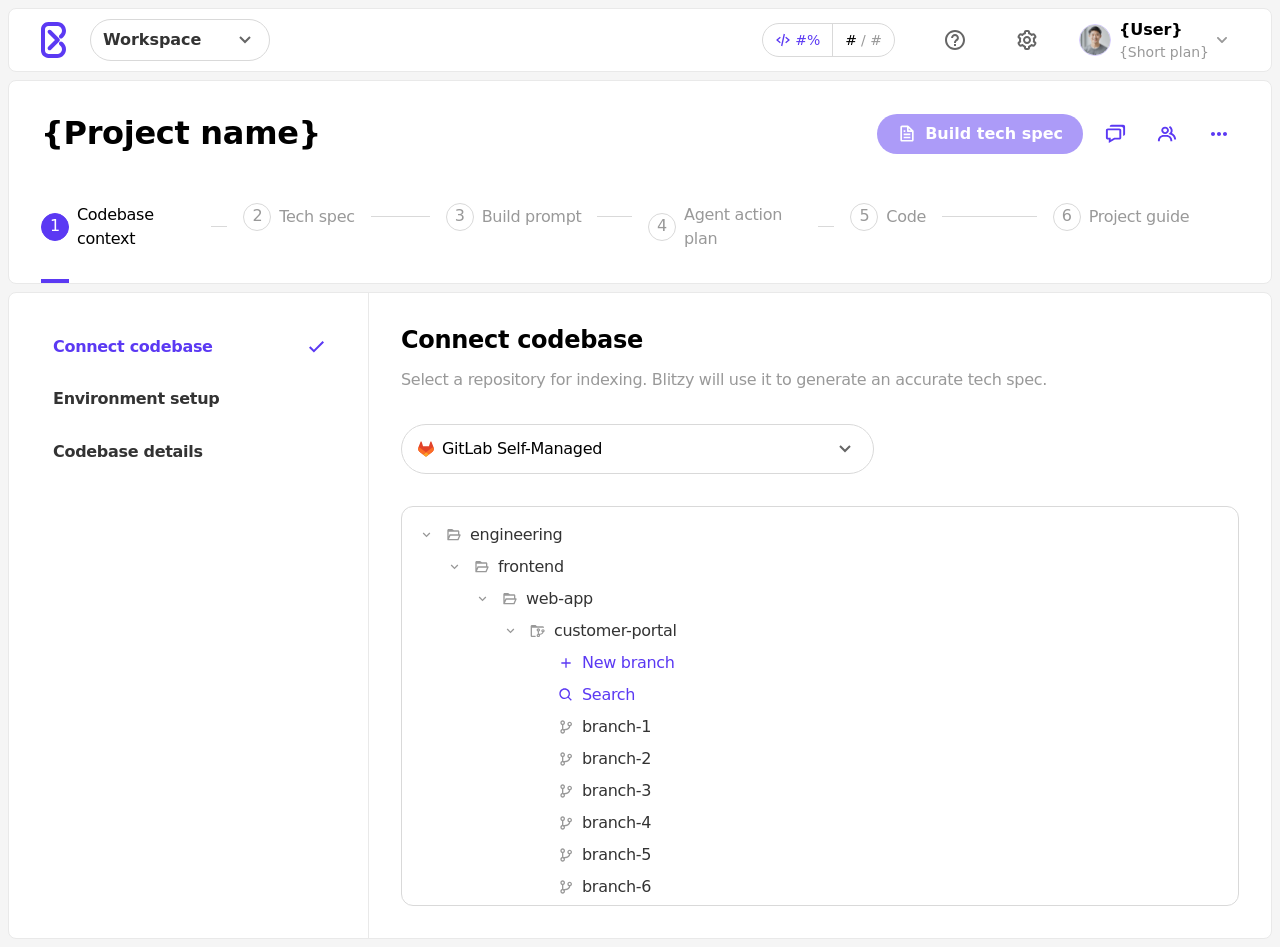
==== index.html @ 61d545d1 "feat(frontend): add Connect codebase wizard page shell (index.html) Implements the semantic page she" ====
<!DOCTYPE html>
<html lang="en">
<head>
  <meta charset="UTF-8">
  <meta name="viewport" content="width=device-width, initial-scale=1.0">
  <title>Connect codebase · Blitzy Platform 2.0</title>

  <!-- No-op favicon: the design defines no favicon asset, so this empty data URI
       suppresses the browser's automatic /favicon.ico request and keeps the
       console free of a spurious 404. Adds no visible UI. -->
  <link rel="icon" href="data:,">

  <!--
    Blitzy Platform 2.0 — "Branch pagination + search" (Requirements R1, R8).
    Semantic, framework-agnostic page shell for the "Connect codebase" wizard
    step. Structure + semantic class names + ARIA only — every visual value is
    token-driven and defined in the linked stylesheets (no inline styles).

    Load order is a strict contract:
      1. css/tokens.css  (design tokens) — MUST be first
      2. css/styles.css  (layout + component styles) — resolves the tokens
    Scripts load at end of <body> in dependency order: data.js ->
    branch-selector.js -> app.js.
  -->
  <link rel="stylesheet" href="css/tokens.css">
  <link rel="stylesheet" href="css/styles.css">
</head>
<body>

  <!-- ===================================================================
       App bar (Figma 48966:64340)
       Left cluster: Blitzy logo + Workspace select.
       Right cluster: usage pill + help + settings + account.
       =================================================================== -->
  <header class="app-bar">
    <div class="app-bar__group app-bar__group--left">
      <span class="app-bar__logo">
        <img src="assets/icons/blitzy-logo.svg" alt="Blitzy" width="25" height="36">
      </span>

      <!-- Workspace select (48966:64345): label + trailing chevron, no leading icon.
           app.js gives .select-control a benign open/close affordance. -->
      <button class="select-control" type="button" aria-haspopup="listbox" aria-expanded="false">
        <span class="select-control__label">Workspace</span>
        <span class="select-control__icon">
          <img src="assets/icons/chevron-down.svg" alt="" aria-hidden="true" width="24" height="24">
        </span>
      </button>
    </div>

    <div class="app-bar__group app-bar__group--right">
      <!-- Usage pill (48966:64349): the outer frame carries 20px horizontal
           padding (transparent); the bordered body holds the two segments —
           left </> + "#%" (accent); right "#" used + "/ #" total. -->
      <div class="usage-pill">
        <span class="usage-pill__body">
          <span class="usage-pill__segment usage-pill__segment--left">
            <img src="assets/icons/code-alt.svg" alt="" aria-hidden="true" width="16" height="16">
            <span>#%</span>
          </span>
          <span class="usage-pill__segment usage-pill__segment--right">
            <span class="usage-pill__used">#</span>
            <span class="usage-pill__total">/ #</span>
          </span>
        </span>
      </div>

      <button class="app-bar__icon" type="button" aria-label="Help">
        <img src="assets/icons/help-circle.svg" alt="" aria-hidden="true" width="24" height="24">
      </button>
      <button class="app-bar__icon" type="button" aria-label="Settings">
        <img src="assets/icons/cog.svg" alt="" aria-hidden="true" width="24" height="24">
      </button>

      <!-- Account (48966:64361): avatar + name/plan text stack + trailing chevron. -->
      <div class="account">
        <span class="avatar">
          <img src="assets/images/profile-picture.png" alt="Account" width="32" height="32">
        </span>
        <span class="account__text">
          <span class="account__name">{User}</span>
          <span class="account__plan">{Short plan}</span>
        </span>
        <img class="account__chevron" src="assets/icons/header-chevron.svg" alt="" aria-hidden="true" width="10" height="6">
      </div>
    </div>
  </header>

  <!-- ===================================================================
       Card B — "Final" band (Figma 48966:64371): white card wrapping the
       project header + wizard stepper. Fill #FFFFFF, 1px #E9E9E9, radius 8,
       padding 32/32/0, 48px gap between header and stepper.
       =================================================================== -->
  <div class="card card--band">
  <!-- ===================================================================
       Project header (Figma 48966:64372): title + action buttons.
       =================================================================== -->
  <div class="project-header">
    <h1 class="project-header__title">{Project name}</h1>

    <div class="project-header__actions">
      <!-- Primary "Build tech spec" button — DISABLED per the design. -->
      <button class="btn btn--primary" type="button" disabled aria-disabled="true">
        <img src="assets/icons/file.svg" alt="" aria-hidden="true" width="20" height="20">
        Build tech spec
      </button>

      <!-- Icon-only actions (chat, group, more). -->
      <button class="btn btn--icon" type="button" aria-label="Chat">
        <img src="assets/icons/chat.svg" alt="" aria-hidden="true" width="23" height="22">
      </button>
      <button class="btn btn--icon" type="button" aria-label="Team">
        <img src="assets/icons/group.svg" alt="" aria-hidden="true" width="23" height="22">
      </button>
      <button class="btn btn--icon" type="button" aria-label="More options">
        <img src="assets/icons/dots-horizontal.svg" alt="" aria-hidden="true" width="24" height="24">
      </button>
    </div>
  </div>

  <!-- ===================================================================
       Wizard stepper (Figma 48966:64385): 6 steps, step 1 active.
       Each step carries its underline element; CSS reveals it only for the
       active step. Active step is marked aria-current="step".
       =================================================================== -->
  <ol class="wizard-stepper">
    <li class="wizard-step" aria-current="step">
      <span class="wizard-step__circle">1</span>
      <span class="wizard-step__label">Codebase context</span>
      <span class="wizard-step__underline" aria-hidden="true"></span>
    </li>
    <li class="wizard-step">
      <span class="wizard-step__circle">2</span>
      <span class="wizard-step__label">Tech spec</span>
      <span class="wizard-step__underline" aria-hidden="true"></span>
    </li>
    <li class="wizard-step">
      <span class="wizard-step__circle">3</span>
      <span class="wizard-step__label">Build prompt</span>
      <span class="wizard-step__underline" aria-hidden="true"></span>
    </li>
    <li class="wizard-step">
      <span class="wizard-step__circle">4</span>
      <span class="wizard-step__label">Agent action plan</span>
      <span class="wizard-step__underline" aria-hidden="true"></span>
    </li>
    <li class="wizard-step">
      <span class="wizard-step__circle">5</span>
      <span class="wizard-step__label">Code</span>
      <span class="wizard-step__underline" aria-hidden="true"></span>
    </li>
    <li class="wizard-step">
      <span class="wizard-step__circle">6</span>
      <span class="wizard-step__label">Project guide</span>
      <span class="wizard-step__underline" aria-hidden="true"></span>
    </li>
  </ol>
  </div><!-- /.card--band -->

  <!-- ===================================================================
       Card C — main-content card (Figma 48966:64434): white card wrapping the
       section nav + main content, separated by the nav's right divider.
       Fill #FFFFFF, 1px #E9E9E9, radius 8.
       =================================================================== -->
  <div class="card card--content">
  <!-- ===================================================================
       Content layout: section nav (aside) + main content.
       =================================================================== -->
  <div class="layout">
    <!-- Section navigation (Figma 48966:64436): active item has the trailing check. -->
    <aside>
      <nav class="section-nav" aria-label="Codebase context sections">
        <a class="section-nav__item" aria-current="true">
          <span>Connect codebase</span>
          <span class="section-nav__check">
            <img src="assets/icons/nav-check.svg" alt="" aria-hidden="true" width="15" height="12">
          </span>
        </a>
        <a class="section-nav__item">
          <span>Environment setup</span>
        </a>
        <a class="section-nav__item">
          <span>Codebase details</span>
        </a>
      </nav>
    </aside>

    <main>
      <!-- Section heading block (Figma 48966:64448): heading + subtitle, 12px gap. -->
      <div class="section-head">
        <h2 class="section-heading">Connect codebase</h2>
        <p class="section-subtitle">Select a repository for indexing. Blitzy will use it to generate an accurate tech spec.</p>
      </div>

      <!-- Repository select (Figma 48966:64451): leading GitLab logo + label + trailing chevron. -->
      <button class="select-control" type="button" aria-haspopup="listbox" aria-expanded="false">
        <span class="select-control__icon">
          <img src="assets/icons/gitlab.svg" alt="" aria-hidden="true" width="16" height="16">
        </span>
        <span class="select-control__label">GitLab Self-Managed</span>
        <span class="select-control__icon">
          <img src="assets/icons/chevron-down.svg" alt="" aria-hidden="true" width="24" height="24">
        </span>
      </button>

      <!-- Branch-selector panel mount (Figma 48966:64459) — R1.
           EMPTY on purpose: js/branch-selector.js renders the folder/repo
           chain, action rows, branch rows, search, empty state and the
           confirmation bar into this container at runtime. The polite live
           region below is reused by the module to announce filter result and
           appended-row counts to assistive technology. -->
      <section id="branch-selector" class="branch-selector">
        <div class="branch-selector__live" role="status" aria-live="polite" aria-atomic="true"></div>
      </section>
    </main>
  </div>
  </div><!-- /.card--content -->

  <!-- ===================================================================
       Scripts — classic (non-module) scripts in strict dependency order:
       data.js (static seed) -> branch-selector.js (feature) -> app.js (bootstrap).
       =================================================================== -->
  <script src="js/data.js"></script>
  <script src="js/branch-selector.js"></script>
  <script src="js/app.js"></script>
</body>
</html>
---- css/tokens.css ----
/* ==========================================================================
   tokens.css — Design Tokens (CSS Custom Properties)
   --------------------------------------------------------------------------
   Blitzy Platform 2.0 · "Branch pagination + search"

   Single source of truth for design tokens, transcribed verbatim from the
   Figma Token Manifest (file key 91TpUu5OYVLFkPdcBCmOUu; primary screen
   48966:64339). This is the FIRST stylesheet linked in index.html, loaded
   before css/styles.css. Every value in css/styles.css resolves to one of
   the tokens below via var(--token); therefore these token NAMES are a
   stable contract and must not be renamed.

   Rules honored by this file:
     - Plain vanilla CSS. No preprocessor, framework, or build step.
     - No @import, no @font-face, no external/web-font/CDN references.
     - Tokens ONLY, declared on :root. No component or layout selectors.
     - No shadow tokens and no gradient tokens (the design contains none).
     - Exact hex/px values from the manifest — never rounded or converted.

   Sections: Colors · Typography · Radii · Spacing
   ========================================================================== */

:root {
  /* ------------------------------------------------------------------------
     Colors (11)
     Exact hex values from the Figma Token Manifest.
     ------------------------------------------------------------------------ */
  --color-accent: #5B39F3;          /* purple accent: magnifier, action labels, active step, check-circle, links */
  --color-surface: #FFFFFF;         /* card / surface background */
  --color-page-bg: #F5F5F5;         /* page background */
  --color-row-selected: #F2F0FE;    /* selected branch row background (the only selection cue) */
  --color-border: #E9E9E9;          /* app-bar border */
  --color-border-control: #D9D9D9;  /* control borders, panel border, dividers, inactive step outline */
  --color-text-primary: #333333;    /* branch/folder labels, path text, section-nav default */
  --color-text-strong: #000000;     /* typed search text, active step label, usage value, clear "×" */
  --color-text-secondary: #999999;  /* placeholder, empty-state text, inactive step, git-branch icon, "/ total" */
  --color-icon-medium: #666666;     /* help / settings icons */
  --color-avatar-stroke: #D4CBFC;   /* 0.5px avatar ring */

  /* ------------------------------------------------------------------------
     Typography (Inter family + 7 text styles)
     Line-heights are unitless em multiples (1.3, 1.5) except text-button,
     which uses a fixed 24px line-height. Two letter-spacing values exist:
     Body/Regular (-0.0188em, text-body) and Body/Bold (-0.0025em, used by the
     SemiBold app-bar Workspace label and the account name).
     ------------------------------------------------------------------------ */
  --font-family-base: 'Inter', system-ui, -apple-system, 'Segoe UI', Roboto, Helvetica, Arial, sans-serif;

  /* text-h4 — Inter 600 / 32px / 1.3 */
  --font-size-h4: 32px;
  --font-weight-h4: 600;
  --line-height-h4: 1.3;

  /* text-h5 — Inter 600 / 24px / 1.3 */
  --font-size-h5: 24px;
  --font-weight-h5: 600;
  --line-height-h5: 1.3;

  /* text-body — Inter 400 / 16px / 1.5 / -0.0188em */
  --font-size-body: 16px;
  --font-weight-body: 400;
  --line-height-body: 1.5;
  --letter-spacing-body: -0.0188em;
  /* Body/Bold tracking — Figma "Body/Desktop/Bold" (Inter SemiBold 600 16px);
     used by the app-bar Workspace label (48966:64346) and the account name
     (48966:64366). Distinct from the Regular body tracking above. */
  --letter-spacing-bold: -0.0025em;

  /* text-body-sm — Inter 400 / 14px / 1.5 */
  --font-size-body-sm: 14px;
  --font-weight-body-sm: 400;
  --line-height-body-sm: 1.5;

  /* text-nav — Inter 600 / 16px / 1.3 */
  --font-size-nav: 16px;
  --font-weight-nav: 600;
  --line-height-nav: 1.3;

  /* text-button — Inter 600 / 16px / 24px */
  --font-size-button: 16px;
  --font-weight-button: 600;
  --line-height-button: 24px;

  /* text-search — Inter 500 / 16px / 1.5 */
  --font-size-search: 16px;
  --font-weight-search: 500;
  --line-height-search: 1.5;

  /* ------------------------------------------------------------------------
     Radii (7)
     ------------------------------------------------------------------------ */
  --radius-4: 4px;
  --radius-8: 8px;        /* app bar */
  --radius-12: 12px;      /* branch panel; confirmation-bar bottom corners */
  --radius-24: 24px;      /* usage-pill split corners; environment select */
  --radius-32: 32px;      /* select controls, primary button */
  --radius-36: 36px;      /* section-nav pill, icon-only buttons */
  --radius-100: 100px;    /* avatar circle */

  /* ------------------------------------------------------------------------
     Spacing (7)
     ------------------------------------------------------------------------ */
  --space-4: 4px;         /* tree-row gap */
  --space-8: 8px;         /* select-control gap */
  --space-12: 12px;       /* tree-body vertical padding, row horizontal padding */
  --space-16: 16px;       /* app-bar vertical padding */
  --space-20: 20px;       /* "Build tech spec" button horizontal padding (Figma 48966:64379) */
  --space-24: 24px;
  --space-32: 32px;       /* app-bar horizontal padding */
  --space-48: 48px;
}
---- css/styles.css ----
/* ==========================================================================
   styles.css — Layout & Component Styles (token-driven)
   --------------------------------------------------------------------------
   Blitzy Platform 2.0 · "Branch pagination + search"

   SECOND stylesheet linked in index.html (AFTER css/tokens.css). Every color,
   font metric, radius, and spacing value below resolves to a CSS custom
   property declared in css/tokens.css via var(--token). This file provides ALL
   layout + component styling for the single 1440x1024 wizard page:
     - Static page chrome (R8): app bar, project header, wizard stepper,
       section nav, select controls, usage pill, avatar, buttons.
     - Branch-selector panel visual styling (R1-R7): panel, scroll body, tree
       rows, search row, empty state, and confirmation bar.

   Interaction/behavior lives in js/branch-selector.js and js/app.js. The branch
   rows / search / empty-state / confirmation-bar DOM is rendered at runtime by
   JS into the empty `#branch-selector` container, so the dynamic class names
   below are a strict coordination contract (AAP agent_prompt §2).

   RULES HONORED (AAP §0.8 / agent_prompt §1):
     - Plain vanilla CSS. No preprocessor/framework/build. No @import, no
       @font-face, no external/CDN references. Relative asset paths only.
     - Token-driven: no hardcoded hex colors, font sizes/weights/line-heights,
       radii (4/8/12/24/32/36/100), or spacing (4/8/12/16/24/32/48). Those are
       ALWAYS var(--token). Only structural keywords (0/none/auto/transparent/
       inherit/currentColor), layout primitives (flex/grid/%/fr/1fr/center/...),
       and the fixed one-off geometry permitted by agent_prompt §16 are literals.
     - NO shadows, NO gradients anywhere (the design contains none).
     - Scrollbar chrome is HIDDEN (no visible scrollbar in the design).
     - No invented UI: no spinner/skeleton/"Loading…", no numbered pager, no
       "Load more"/next/previous control, no match-substring highlight, no
       empty-state icon/illustration.

   PERMITTED ONE-OFF GEOMETRY LITERALS (agent_prompt §16 — structural, not theme):
     64px app-bar height · 400px panel height · 24px tree indent unit ·
     16px tree/chevron icon box · 24px confirmation check box · 28x4 active-step
     underline · 28px step circle (pairs with the 28px underline) · 40x40 icon
     button · 32x32 avatar · 20px primary-button file icon · 1px/0.5px borders ·
     opacity 0.5 (disabled) · rotate(90deg) (expanded chevron) · layout %/fr.

   CLASS-NAME CONTRACT
     Authoritative dynamic classes (MUST match js/branch-selector.js):
       .branch-tree · .tree-row (+ --folder/--repo/--branch/--action/--selected/
       --expanded, [aria-expanded="true"]) · .tree-row__indent/__chevron/__icon/
       __label · .search-row (+ --action/--active) · .search-row__icon/__input/
       __clear · .empty-state · .confirmation-bar/__icon/__path/__check.
     Static top-level classes (declared by index.html):
       .app-bar · .project-header · ol.wizard-stepper · .layout · nav.section-nav
       · main · h2.section-heading · .select-control (+ --workspace/--repository/
       --environment) · .usage-pill · .avatar · .btn/.btn--primary[disabled]/
       .btn--icon · section#branch-selector.branch-selector.
     Introduced BEM sub-classes (documented deviations, permitted by §2 — align
     index.html to these):
       .app-bar__group/__logo/__icon · .project-header__title/__actions ·
       .wizard-step/__circle/__label/__underline (+ .is-active / [aria-current="step"])
       · .section-nav__item/__check (+ .is-active / [aria-current]) ·
       .select-control__label/__icon · .usage-pill__body · .usage-pill__segment (+ --left/--right)/
       __code/__used/__total · .search-row__label.

   INDENTATION MECHANISM (tree rows / search rows / empty state):
     Indent = depth × 24px. Implemented BOTH ways so JS may use either:
       (a) padding-left: calc(var(--space-12) + var(--depth,0) * 24px)  [exact]
       (b) .tree-row__indent spacer cells (24px each)                   [preferred]
     Prefer (a) for pixel-exact indent (gap-independent). `--branch-depth: 4`
     (a plain count, confirmed from js/data.js) is defined on .branch-tree so
     branch-level elements (search row, empty state) align to the branch indent
     even when JS does not set --depth on them.
   ========================================================================== */

/* --------------------------------------------------------------------------
   Phase 1 — Reset & page base (agent_prompt §3)
   -------------------------------------------------------------------------- */
*,
*::before,
*::after {
  box-sizing: border-box;
}

html {
  /* Full-viewport page background so the centered 1440px column has matching
     gutters on wider viewports. */
  background: var(--color-page-bg);
}

body {
  /* Fixed desktop frame: implement at 1440px, centered. The internal columns
     fill available width via %/fr/flex (see .layout / main / .branch-selector). */
  max-width: 1440px;
  min-height: 100vh;
  margin: 0 auto;
  padding: var(--space-8);

  display: flex;
  flex-direction: column;
  gap: var(--space-8);

  background: var(--color-page-bg);
  color: var(--color-text-primary);

  /* Base body typography (text-body). */
  font-family: var(--font-family-base);
  font-weight: var(--font-weight-body);
  font-size: var(--font-size-body);
  line-height: var(--line-height-body);
  letter-spacing: var(--letter-spacing-body);
}

h1,
h2,
h3,
h4,
h5,
h6,
p {
  margin: 0;
}

ol,
ul {
  margin: 0;
  padding: 0;
  list-style: none;
}

a {
  color: inherit;
  text-decoration: none;
}

button {
  font: inherit;
  color: inherit;
}

/* Page section layout inside Card C: fixed 360px section-nav column + fill
   main content column. Columns are separated by the nav's right divider (not a
   grid gap), so gap is 0 and the nav stretches full height (align stretch). */
.layout {
  display: grid;
  grid-template-columns: 360px 1fr;
  gap: 0;
  align-items: stretch;
}

/* Left nav column carries the Card C internal divider (Figma 48966:64435
   stroke "0px 1px 0px 0px" — right side only). */
.layout > aside {
  border-inline-end: 1px solid var(--color-border);
}

main {
  display: flex;
  flex-direction: column;
  gap: var(--space-32);
  padding: var(--space-32);
  min-width: 0; /* allow the fill column to shrink so children can truncate */
}

.section-heading {
  /* "Connect codebase" main heading — text-h5 (Inter 600 / 24px / 1.3). */
  font-weight: var(--font-weight-h5);
  font-size: var(--font-size-h5);
  line-height: var(--line-height-h5);
  color: var(--color-text-strong);
}

/* Section heading block (Figma 48966:64448): heading + subtitle, 12px gap. */
.section-head {
  display: flex;
  flex-direction: column;
  gap: var(--space-12);
}

/* Repository-select subtitle (Figma 48966:64450) — text-body, secondary. */
.section-subtitle {
  font-weight: var(--font-weight-body);
  font-size: var(--font-size-body);
  line-height: var(--line-height-body);
  letter-spacing: var(--letter-spacing-body);
  color: var(--color-text-secondary);
}

/* --------------------------------------------------------------------------
   Page cards (Figma screen 48966:64339): the screen is a vertical stack of
   white rounded cards on the page background. Card A = app bar (.app-bar,
   below). Card B = "Final" band (project header + wizard). Card C =
   main-content (section nav + main). Each: surface fill, 1px border, radius 8.
   -------------------------------------------------------------------------- */
.card {
  background: var(--color-surface);
  border: 1px solid var(--color-border);
  border-radius: var(--radius-8);
}

/* Card B (Figma 48966:64371): column, 48px gap, padding 32/32/0 (flush bottom
   so the wizard underline meets the card's lower edge). */
.card--band {
  display: flex;
  flex-direction: column;
  gap: var(--space-48);
  padding: var(--space-32) var(--space-32) 0;
}

/* Card C (Figma 48966:64434): clips the two inner columns (and the nav divider)
   to the card's rounded corners. */
.card--content {
  overflow: hidden;
}

/* --------------------------------------------------------------------------
   Phase 2 — App bar (Figma 48966:64340) (agent_prompt §4)
   -------------------------------------------------------------------------- */
.app-bar {
  height: 64px;
  display: flex;
  align-items: center;
  justify-content: space-between;
  gap: var(--space-16);
  padding: var(--space-16) var(--space-32);
  background: var(--color-surface);
  border: 1px solid var(--color-border);
  border-radius: var(--radius-8);
}

/* Left/right clusters within the bar (brand+workspace | usage+help+settings+avatar). */
.app-bar__group {
  display: flex;
  align-items: center;
  gap: var(--space-16);
}

/* Left cluster gap 24 (Figma 48966:64343); right cluster gap 8 (48966:64348). */
.app-bar__group--left {
  gap: var(--space-24);
}

.app-bar__group--right {
  gap: var(--space-8);
}

/* Blitzy logo. Glyph color is baked into the SVG asset (accent); the token
   color here supports inline/currentColor usage and documents intent. */
.app-bar__logo {
  display: inline-flex;
  align-items: center;
  color: var(--color-accent);
}

/* Help / settings icon controls (#666666 baked into the SVG assets).
   Figma 48966:64357 / 48966:64359: each control is a 64x64 hit-area frame with a
   24x24 glyph centered — i.e. a 20px inset on each side. The horizontal padding
   reproduces the visible inter-item spacing in the right cluster (help glyph sits
   ~20px inside its frame); vertical padding stays 0 so the fixed 64px app-bar
   height is unaffected. Also overrides the UA <button> default padding. */
.app-bar__icon {
  display: inline-flex;
  align-items: center;
  justify-content: center;
  padding: 0 var(--space-20);
  background: transparent;
  border: none;
  cursor: pointer;
  color: var(--color-icon-medium);
}

/* --------------------------------------------------------------------------
   Phase 3 — Project header & buttons (Figma 48966:64379) (agent_prompt §5)
   -------------------------------------------------------------------------- */
.project-header {
  display: flex;
  align-items: center;
  justify-content: space-between;
  gap: var(--space-16);
}

.project-header__title {
  /* text-h4 (Inter 600 / 32px / 1.3). */
  font-weight: var(--font-weight-h4);
  font-size: var(--font-size-h4);
  line-height: var(--line-height-h4);
  color: var(--color-text-strong);
}

.project-header__actions {
  display: flex;
  align-items: center;
  /* Figma 48966:64378 actions gap == 48966:64380 icon-group gap == 12px. */
  gap: var(--space-12);
}

/* Button base. */
.btn {
  display: inline-flex;
  align-items: center;
  justify-content: center;
  gap: var(--space-8);
  background: transparent;
  border: none;
  cursor: pointer;
  font-family: var(--font-family-base);
}

/* Primary "Build tech spec" button — DISABLED in this design. */
.btn--primary {
  /* Figma 48966:64379: 8px vertical / 20px horizontal padding. */
  padding: var(--space-8) var(--space-20);
  background: var(--color-accent);
  color: var(--color-surface);
  border-radius: var(--radius-32);
  font-weight: var(--font-weight-button);
  font-size: var(--font-size-button);
  line-height: var(--line-height-button);
}

.btn--primary[disabled],
.btn--primary:disabled {
  opacity: 0.5;
  cursor: default;
}

/* Leading white file icon inside the primary button (file.svg is 20x20). */
.btn--primary img,
.btn--primary svg {
  width: 20px;
  height: 20px;
  object-fit: contain;
  display: block;
}

/* Icon-only buttons (chat / group / more) — glyph color is baked into the SVG
   assets (accent). */
.btn--icon {
  width: 40px;
  height: 40px;
  padding: 0;
  border-radius: var(--radius-36);
  background: transparent;
  color: var(--color-accent);
  flex: 0 0 auto;
}

/* --------------------------------------------------------------------------
   Phase 4 — Wizard stepper (Figma 48966:64385) (agent_prompt §6)
   6 steps, horizontal. Active step (step 1): filled accent circle + white
   numeral + strong label + 28x4 accent underline. Inactive: outlined circle +
   secondary numeral/label.
   -------------------------------------------------------------------------- */
.wizard-stepper {
  /* 6 equal columns spanning the full card width (Figma grid repeat(6,1fr)). */
  display: grid;
  grid-template-columns: repeat(6, minmax(0, 1fr));
  gap: var(--space-16);
  align-items: start;
}

.wizard-step {
  position: relative;
  display: flex;
  align-items: center;
  gap: var(--space-8);
  padding-bottom: var(--space-32); /* room for the connector row + active underline (Figma step height 60) */
  /* Step labels: text-body (Inter 400 / 16px / 1.5 / -0.0188em); the active step
     differs by COLOR only (Figma). Default (inactive) secondary. */
  font-weight: var(--font-weight-body);
  font-size: var(--font-size-body);
  line-height: var(--line-height-body);
  letter-spacing: var(--letter-spacing-body);
  color: var(--color-text-secondary);
}

/* Connector line between steps (Figma 48966:64392 / …64400 / …64408 / …64416 /
   …64424): a 1px #D9D9D9 rule filling the remainder of each step column,
   centered on the circle row. The last step (6) has no trailing connector. */
.wizard-step::after {
  content: "";
  flex: 1 1 auto;
  min-width: var(--space-16);
  height: 1px;
  margin-inline-start: var(--space-8);
  background: var(--color-border-control);
}

.wizard-step:last-child::after {
  display: none;
}

.wizard-step__circle {
  flex: 0 0 auto;
  width: 28px;
  height: 28px;
  display: inline-flex;
  align-items: center;
  justify-content: center;
  border-radius: var(--radius-100);
  background: transparent;
  border: 1px solid var(--color-border-control);
  color: var(--color-text-secondary);
  /* Numeral: Inter Regular 400 / 16px (Figma). */
  font-weight: var(--font-weight-body);
  font-size: var(--font-size-nav);
  line-height: var(--line-height-nav);
}

.wizard-step__label {
  color: inherit;
}

/* Underline is only rendered/visible for the active step. */
.wizard-step__underline {
  display: none;
}

.wizard-step.is-active,
.wizard-step[aria-current="step"] {
  color: var(--color-text-strong);
}

.wizard-step.is-active .wizard-step__circle,
.wizard-step[aria-current="step"] .wizard-step__circle {
  background: var(--color-accent);
  border-color: var(--color-accent);
  color: var(--color-surface);
}

.wizard-step.is-active .wizard-step__underline,
.wizard-step[aria-current="step"] .wizard-step__underline {
  display: block;
  position: absolute;
  left: 0; /* aligns under the 28px circle (first flex child) */
  bottom: 0;
  width: 28px;
  height: 4px;
  background: var(--color-accent);
}

/* --------------------------------------------------------------------------
   Phase 5 — Section navigation (Figma 48966:64436) (agent_prompt §7)
   Vertical list; pill is transparent in ALL states. Active: accent text +
   trailing check. Default: primary text, no check.
   -------------------------------------------------------------------------- */
.section-nav {
  display: flex;
  flex-direction: column;
  gap: var(--space-8);
  padding: var(--space-32);
}

.section-nav__item {
  display: flex;
  align-items: center;
  justify-content: space-between;
  gap: var(--space-8);
  padding: var(--space-12);
  border-radius: var(--radius-36);
  background: transparent;
  cursor: pointer;
  /* text-nav (Inter 600 / 16px / 1.3); default primary. */
  font-weight: var(--font-weight-nav);
  font-size: var(--font-size-nav);
  line-height: var(--line-height-nav);
  color: var(--color-text-primary);
}

/* Trailing active check (nav-check.svg, accent) — hidden unless active. */
.section-nav__check {
  display: none;
  align-items: center;
  justify-content: center;
  color: var(--color-accent);
}

.section-nav__item.is-active,
.section-nav__item[aria-current] {
  color: var(--color-accent);
}

.section-nav__item.is-active .section-nav__check,
.section-nav__item[aria-current] .section-nav__check {
  display: inline-flex;
}

/* --------------------------------------------------------------------------
   Phase 6 — Select controls (workspace 48966:64345, repository 48966:64451)
   (agent_prompt §8)
   -------------------------------------------------------------------------- */
.select-control {
  display: inline-flex;
  align-items: center;
  gap: var(--space-8);
  padding: var(--space-8) var(--space-12);
  border: 1px solid var(--color-border-control);
  border-radius: var(--radius-32);
  background: transparent;
  cursor: pointer;
}

/* Environment variant uses the smaller 24px radius. */
.select-control--environment {
  border-radius: var(--radius-24);
}

.select-control__label {
  /* text-body. */
  font-weight: var(--font-weight-body);
  font-size: var(--font-size-body);
  line-height: var(--line-height-body);
  letter-spacing: var(--letter-spacing-body);
  color: var(--color-text-primary);
  white-space: nowrap;
  /* The control is a <button>, which carries a UA `text-align: center`. When a
     label is allowed to flex-grow (repository select, Figma 48966:64457 H=FILL),
     that inherited centering would pull the text to the middle of the pill; force
     start alignment so the label sits flush after the leading icon as in Figma.
     Harmless for hug-width labels (workspace) where alignment has no visible box. */
  text-align: start;
}

.select-control__icon {
  display: inline-flex;
  align-items: center;
  justify-content: center;
  flex: 0 0 auto;
}

/* Benign OPEN state. The workspace/repository selects toggle .is-open (and flip
   aria-expanded) via js/app.js; this is the visual consumer of that state — the
   control border adopts the accent colour so the interaction is visible. Purely
   cosmetic: no dropdown menu is built (AAP §0.7.2 — chrome is rendered for
   fidelity only). Token-driven; no transition, since the design contains no
   animation. Both the class and the attribute are matched so the state is
   robust regardless of which one a consumer sets. */
.select-control.is-open,
.select-control[aria-expanded="true"] {
  border-color: var(--color-accent);
}

/* Workspace select (Figma 48966:64345): fixed 180px, label pinned left with the
   chevron at the right edge; label is SemiBold 600 (nav). */
.app-bar .select-control {
  width: 180px;
  justify-content: space-between;
}

.app-bar .select-control__label {
  font-weight: var(--font-weight-nav);
  /* Body/Bold tracking (Figma 48966:64346) — override the base Regular
     -0.0188em tracking that this SemiBold label would otherwise inherit. */
  letter-spacing: var(--letter-spacing-bold);
}

/* Repository select (Figma 48966:64451): fixed 473px hug (not full width),
   left-aligned; padding 12/16; label is Regular 400 (text-body) in #000000. */
main .select-control {
  width: 473px;
  align-self: flex-start;
  padding: var(--space-12) var(--space-16);
}

main .select-control__label {
  color: var(--color-text-strong);
  /* Figma 48966:64457 sets the label's horizontal sizing to FILL, so the label
     grows to consume the free space and pushes the trailing chevron to the pill's
     right edge (while the leading GitLab icon stays flush-left next to the label).
     A 3-child row (icon + label + chevron) cannot use justify-content:space-between
     without spreading the leading icon away from the label, so the growth is placed
     on the label instead. min-width:0 lets the flex item shrink below its content
     width if ever needed, preventing overflow. */
  flex: 1 1 0;
  min-width: 0;
}

/* --------------------------------------------------------------------------
   Phase 7 — Usage pill (Figma 48966:64349) (agent_prompt §9)
   Two adjoined segments inside one bordered pill. Left: </> icon + text accent.
   Right: used value strong + "/ total" secondary. A 1px divider separates the
   two segments (the visual boundary implied by the split corner radii).
   -------------------------------------------------------------------------- */
/* Outer frame (Figma 48966:64349): transparent, no border/radius of its own;
   carries 20px horizontal padding around the bordered body. This padding is the
   spacing that separates the visible pill from the left cluster and from the
   help icon to its right (Figma renders ~48-51px between the pill border and the
   help glyph — produced by this 20px + the 8px cluster gap + help's 20px inset). */
.usage-pill {
  display: inline-flex;
  align-items: center;
  padding: 0 var(--space-20);
}

/* Bordered body: the two adjoined segments clipped to a single pill outline. */
.usage-pill__body {
  display: inline-flex;
  align-items: stretch;
  overflow: hidden; /* clip the segment corners to the pill outline */
  border: 1px solid var(--color-border-control);
  border-radius: var(--radius-24);
}

.usage-pill__segment {
  display: inline-flex;
  align-items: center;
  gap: var(--space-4);
  /* Figma 48966:64351/64354: fixed 32px segment height with 0 vertical / 12px
     horizontal padding (text vertically centered inside the fixed box). Keeping
     the height explicit preserves the pill's overall 32px height even though the
     text is only 14px tall. */
  height: var(--space-32);
  padding: 0 var(--space-12);
  /* text-body-sm (Figma Body/Small): Inter Regular 400 / 14px / 1.5, NO
     letter-spacing (only Regular-body text carries the -0.0188em tracking). */
  font-weight: var(--font-weight-body-sm);
  font-size: var(--font-size-body-sm);
  line-height: var(--line-height-body-sm);
  /* Body/Small carries NO tracking; reset the -0.0188em inherited from <body>. */
  letter-spacing: normal;
}

.usage-pill__segment--left {
  border-radius: var(--radius-24) 0 0 var(--radius-24);
  color: var(--color-accent);
}

.usage-pill__segment--right {
  border-radius: 0 var(--radius-24) var(--radius-24) 0;
  border-left: 1px solid var(--color-border-control);
  color: var(--color-text-strong);
}

/* Used value (strong) and the "/ total" suffix (secondary). */
.usage-pill__used {
  color: var(--color-text-strong);
}

.usage-pill__total {
  color: var(--color-text-secondary);
}

/* --------------------------------------------------------------------------
   Phase 8 — Profile avatar (Figma 48966:64363) (agent_prompt §10)
   -------------------------------------------------------------------------- */
.avatar {
  width: 32px;
  height: 32px;
  display: inline-block;
  overflow: hidden;
  border-radius: var(--radius-100);
  border: 0.5px solid var(--color-avatar-stroke);
  flex: 0 0 auto;
}

.avatar img {
  width: 100%;
  height: 100%;
  object-fit: cover;
  display: block;
}

/* Account (Figma 48966:64361): avatar + two-line name/plan stack + chevron.
   Padded box (8/12), radius 4, transparent fill. */
.account {
  display: inline-flex;
  align-items: center;
  gap: var(--space-8);
  padding: var(--space-8) var(--space-12);
  border-radius: var(--radius-4);
}

.account__text {
  display: inline-flex;
  flex-direction: column;
  justify-content: center;
  white-space: nowrap;
}

/* "{User}" (Figma 48966:64366) — Inter SemiBold 600 / 16px / 1.5, strong. */
.account__name {
  font-weight: var(--font-weight-nav);
  font-size: var(--font-size-nav);
  line-height: var(--line-height-body);
  /* Body/Bold tracking (Figma 48966:64366). */
  letter-spacing: var(--letter-spacing-bold);
  color: var(--color-text-strong);
}

/* "{Short plan}" (Figma 48966:64367) — Inter Regular 400 / 14px / 1.5, secondary. */
.account__plan {
  font-weight: var(--font-weight-body-sm);
  font-size: var(--font-size-body-sm);
  line-height: var(--line-height-body-sm);
  /* Body/Small carries NO tracking; reset the -0.0188em inherited from <body>. */
  letter-spacing: normal;
  color: var(--color-text-secondary);
}

.account__chevron {
  flex: 0 0 auto;
}


/* --------------------------------------------------------------------------
   Phase 9 — Branch-selector panel + scroll pagination (Figma 48966:64459)
   (agent_prompt §11) — R1 / R2
   Fixed 400px panel with an internal vertical-scroll body. The fixed-height
   scroll IS the pagination affordance (R2): additional branch rows are revealed
   by scrolling. No pager / "Load more" / next-prev / spinner. Scrollbar chrome
   is hidden. `position: relative` anchors the pinned confirmation bar.
   -------------------------------------------------------------------------- */
.branch-selector {
  position: relative;
  width: 100%;
  height: 400px;
  overflow: hidden;
  background: var(--color-surface);
  border: 1px solid var(--color-border-control);
  border-radius: var(--radius-12);
}

.branch-tree {
  /* Local structural indent constants (not theme tokens):
       --branch-depth : depth of branch rows (confirmed 4 from js/data.js)
     The 24px indent unit is a permitted one-off geometry literal (§16). */
  --branch-depth: 4;

  height: 100%;
  overflow-y: auto;
  padding: var(--space-12) 0;

  /* Hide the scrollbar chrome (no visible scrollbar in the design). */
  scrollbar-width: none; /* Firefox */
  -ms-overflow-style: none; /* legacy Edge/IE */
}

.branch-tree::-webkit-scrollbar {
  display: none; /* WebKit / Blink */
}

/* When a confirmation bar is pinned at the bottom, shrink the scroll viewport
   so tree rows never pass behind the (transparent) bar. Two hooks are provided:
   the native :has() selector, and an explicit modifier class JS may toggle. */
.branch-selector:has(.confirmation-bar) .branch-tree,
.branch-selector--confirmed .branch-tree {
  height: calc(100% - var(--space-48));
}

/* --------------------------------------------------------------------------
   Phase 10 — Tree rows (folder 48966:64461, branch 48966:64524,
   action 48966:64504) (agent_prompt §12) — R1 / R7
   -------------------------------------------------------------------------- */
.tree-row {
  display: flex;
  align-items: center;
  gap: var(--space-4);
  padding: var(--space-4) var(--space-12);
  /* Exact depth indent (gap-independent). JS sets --depth per row; folders sit
     at depths 0-3, branches/actions at depth 4. One indent level = a 24px cell
     plus the 4px inter-cell gap = 28px (Figma reconciled spec: chevron cell x =
     12 + depth*28). Leaf rows (branch/action) add a reserved chevron slot below. */
  padding-left: calc(var(--space-12) + var(--depth, 0) * (var(--space-24) + var(--space-4)));
  background: transparent;
  cursor: pointer;
  /* text-body; folder/repo/branch labels are primary (#333333). */
  font-weight: var(--font-weight-body);
  font-size: var(--font-size-body);
  line-height: var(--line-height-body);
  letter-spacing: var(--letter-spacing-body);
  color: var(--color-text-primary);
}

/* 24px depth spacer (alternative indent path; JS emits `depth` of them). */
.tree-row__indent {
  flex: 0 0 24px;
  width: 24px;
  align-self: stretch;
}

/* Chevron cell — 24x24 cell holding a 16px glyph (Figma: glyph centered, 4px
   inset). Rotates 90deg when its row/group is expanded. */
.tree-row__chevron {
  flex: 0 0 var(--space-24);
  width: var(--space-24);
  height: var(--space-24);
  display: inline-flex;
  align-items: center;
  justify-content: center;
}

.tree-row--expanded .tree-row__chevron,
[aria-expanded="true"] .tree-row__chevron {
  transform: rotate(90deg);
}

/* 24x24 icon cell holding a 16px glyph (folder / folder-open / repo /
   git-branch), centered with a 4px inset per the Figma reconciled spec. */
.tree-row__icon {
  flex: 0 0 var(--space-24);
  width: var(--space-24);
  height: var(--space-24);
  display: inline-flex;
  align-items: center;
  justify-content: center;
}

.tree-row__chevron img,
.tree-row__chevron svg,
.tree-row__icon img,
.tree-row__icon svg {
  width: var(--space-16);
  height: var(--space-16);
  object-fit: contain;
  display: block;
}

.tree-row__label {
  min-width: 0;
  color: inherit; /* primary for folder/repo/branch; accent for action rows */
  white-space: nowrap;
  overflow: hidden;
  text-overflow: ellipsis;
}

/* Action rows ("New branch", "Search" action-link): icon + label accent. The
   icon fill is baked into the SVG; the token color drives the label text and
   any inline/currentColor icon. */
.tree-row--action {
  color: var(--color-accent);
}

/* Leaf rows (branch, action) carry NO chevron cell. Reserve the chevron slot
   (one 24px cell + 4px gap = 28px) so a leaf's type-icon aligns with a same-depth
   folder's type-icon. Per the Figma reconciled spec a depth-4 leaf icon sits at
   x = 12 + 5*28 = 152 (under the parent repo LABEL), not under the repo icon. */
.tree-row--branch,
.tree-row--action {
  padding-left: calc(
    var(--space-12) +
    var(--depth, 0) * (var(--space-24) + var(--space-4)) +
    (var(--space-24) + var(--space-4))
  );
}

/* Selected branch row — the ONLY selection cue is the background fill. No
   border, no bold weight, no radius change; the label stays primary. */
.tree-row--selected {
  background: var(--color-row-selected);
}


/* --------------------------------------------------------------------------
   Phase 11 — Search row (action 48966:64514 / active 48966:61545)
   (agent_prompt §13) — R3 / R4 / R6
   The "Search" row toggles between a collapsed action-link and an active input.
   It is laid out like an action tree row and sits at the branch indent.
   -------------------------------------------------------------------------- */
.search-row {
  display: flex;
  align-items: center;
  gap: var(--space-4);
  padding: var(--space-4) var(--space-12);
  /* Align the magnifier to the branch/action icon column (Figma x=152 at depth 4):
     28px per depth + a reserved chevron slot (this row has no chevron cell). */
  padding-left: calc(
    var(--space-12) +
    var(--depth, var(--branch-depth, 4)) * (var(--space-24) + var(--space-4)) +
    (var(--space-24) + var(--space-4))
  );
}

/* Collapsed action-link: magnifier + "Search" label, accent. */
.search-row--action {
  color: var(--color-accent);
  cursor: pointer;
}

.search-row__label {
  /* text-body label for the collapsed action-link (inherits accent color). */
  font-weight: var(--font-weight-body);
  font-size: var(--font-size-body);
  line-height: var(--line-height-body);
  letter-spacing: var(--letter-spacing-body);
  color: inherit;
}

/* Active input: transparent fill, bottom-only divider, no radius, no focus box. */
.search-row--active {
  background: transparent;
  border: none;
  border-bottom: 1px solid var(--color-border-control);
  border-radius: 0;
}

.search-row--active:focus-within {
  outline: none;
  box-shadow: none;
}

/* Magnifier stays accent (baked into search.svg; token supports currentColor).
   24x24 cell with a 16px glyph, matching the tree-row icon cell so the magnifier
   aligns with the "+" (New branch) and the branch git-branch icons. */
.search-row__icon {
  flex: 0 0 var(--space-24);
  width: var(--space-24);
  height: var(--space-24);
  display: inline-flex;
  align-items: center;
  justify-content: center;
  color: var(--color-accent);
}

.search-row__icon img,
.search-row__icon svg {
  width: var(--space-16);
  height: var(--space-16);
  object-fit: contain;
  display: block;
}

/* Typed text is strong (#000000); no border, no outline, no focus box. */
.search-row__input {
  flex: 1 1 auto;
  min-width: 0;
  padding: 0;
  background: transparent;
  border: none;
  outline: none;
  box-shadow: none;
  color: var(--color-text-strong);
  /* Figma search-text node 48966:62187: the field's BASE textStyle is Inter
     Medium 500 (that base applies only to the caret "|"), but the VISIBLE typed
     characters carry a ts1 override to Inter Regular 400 — identical to the
     "Search" placeholder weight. So render visible typed text at 400 to match
     Figma exactly; size/line-height keep the text-search token (16px / 1.5em). */
  font-family: var(--font-family-base);
  font-weight: var(--font-weight-body);
  font-size: var(--font-size-search);
  line-height: var(--line-height-search);
  letter-spacing: var(--letter-spacing-body);
}

/* Placeholder "Search" is Inter Regular 400 (#999999) per Figma ts1 override
   (48966:61554). The input now also resolves to 400, so this weight is
   inherited; it is restated explicitly to document the placeholder intent and
   stay robust if the input weight ever changes. */
.search-row__input::placeholder {
  color: var(--color-text-secondary);
  font-weight: var(--font-weight-body);
  opacity: 1; /* normalize Firefox's reduced placeholder opacity */
}

/* Clear "×" is strong (#000000, baked into close.svg). */
.search-row__clear {
  flex: 0 0 16px;
  width: 16px;
  height: 16px;
  padding: 0;
  display: inline-flex;
  align-items: center;
  justify-content: center;
  background: transparent;
  border: none;
  cursor: pointer;
  color: var(--color-text-strong);
}

.search-row__clear img,
.search-row__clear svg {
  width: 100%;
  height: 100%;
  object-fit: contain;
  display: block;
}

/* --------------------------------------------------------------------------
   Phase 12 — Empty state (Figma 48966:70337) (agent_prompt §14) — R5
   Text-only "Branch not found", secondary color, left-aligned to the branch
   indent. NO icon, NO illustration, NO background.
   -------------------------------------------------------------------------- */
.empty-state {
  padding: var(--space-4) var(--space-12);
  /* Text-only row (no icon). Align the message with the branch LABEL column
     (Figma: left-aligned to the depth-4 branch-label column, x=180). That is two
     cells beyond the depth indent: the reserved chevron slot + the (absent) icon
     slot, each a 24px cell + 4px gap. */
  padding-left: calc(
    var(--space-12) +
    (var(--depth, var(--branch-depth, 4)) + 2) * (var(--space-24) + var(--space-4))
  );
  background: transparent;
  color: var(--color-text-secondary);
  /* text-body (Inter 400 / 16px / 1.5 / -0.0188em). */
  font-weight: var(--font-weight-body);
  font-size: var(--font-size-body);
  line-height: var(--line-height-body);
  letter-spacing: var(--letter-spacing-body);
}

/* --------------------------------------------------------------------------
   Phase 13 — Confirmation bar (Figma 48966:68383) (agent_prompt §15) — R7
   Pinned footer at the panel bottom: transparent over the white card, top-only
   border, bottom corners rounded to the panel radius. git-branch icon + full
   path text (primary) + accent check-circle (24x24).
   -------------------------------------------------------------------------- */
.confirmation-bar {
  position: absolute;
  left: 0;
  right: 0;
  bottom: 0;
  display: flex;
  align-items: center;
  gap: var(--space-8);
  padding: var(--space-12);
  background: transparent;
  border-top: 1px solid var(--color-border-control);
  border-radius: 0 0 var(--radius-12) var(--radius-12);
}

.confirmation-bar__icon {
  flex: 0 0 16px;
  width: 16px;
  height: 16px;
  display: inline-flex;
  align-items: center;
  justify-content: center;
}

.confirmation-bar__path {
  flex: 1 1 auto;
  min-width: 0;
  color: var(--color-text-primary);
  /* text-body. */
  font-weight: var(--font-weight-body);
  font-size: var(--font-size-body);
  line-height: var(--line-height-body);
  letter-spacing: var(--letter-spacing-body);
  white-space: nowrap;
  overflow: hidden;
  text-overflow: ellipsis;
}

.confirmation-bar__check {
  flex: 0 0 24px;
  width: 24px;
  height: 24px;
  margin-left: auto;
  display: inline-flex;
  align-items: center;
  justify-content: center;
  color: var(--color-accent);
}

.confirmation-bar__icon img,
.confirmation-bar__icon svg,
.confirmation-bar__check img,
.confirmation-bar__check svg {
  width: 100%;
  height: 100%;
  object-fit: contain;
  display: block;
}

/* --------------------------------------------------------------------------
   Phase 14 — Accessibility live region (agent_prompt §5) — R2 / R4 / R5
   Polite live region declared by index.html inside #branch-selector and reused
   by js/branch-selector.js (ensureLiveRegion) to announce filter-result and
   appended-row counts. Visually hidden with ZERO layout impact so the fixed
   400px panel and its scroll list are never displaced by announcement text.
   Mirrors the visually-hidden pattern branch-selector.js applies when it has to
   create the region itself. Structural a11y-clip literals only (not theme values).
   -------------------------------------------------------------------------- */
.branch-selector__live {
  position: absolute;
  width: 1px;
  height: 1px;
  margin: -1px;
  padding: 0;
  border: 0;
  overflow: hidden;
  clip: rect(0 0 0 0);
  clip-path: inset(50%);
  white-space: nowrap;
}
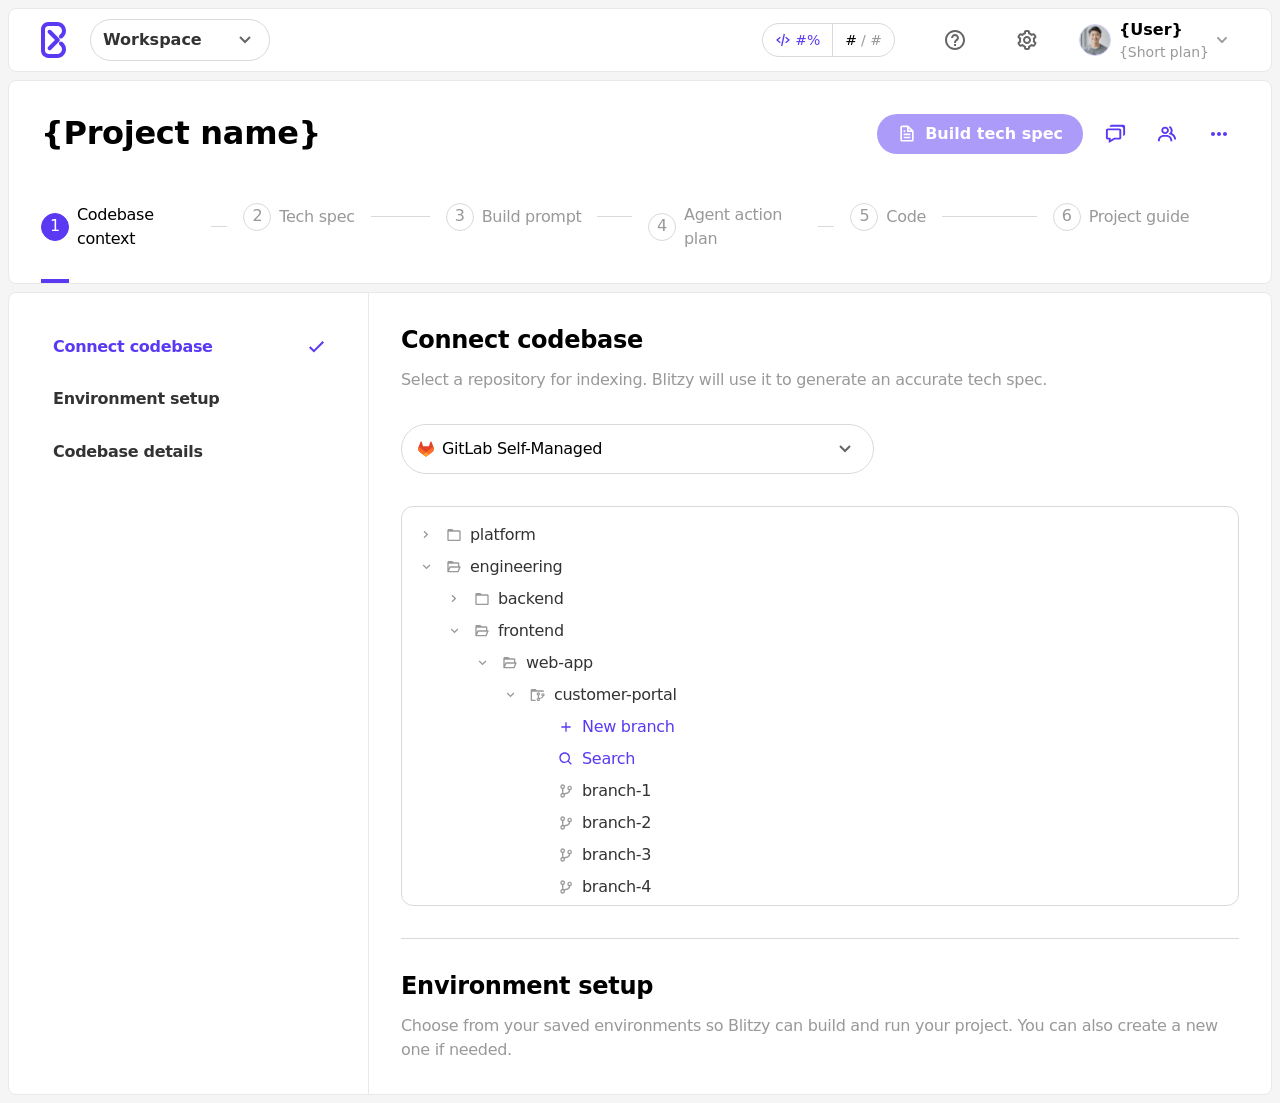
==== commit af0d61a7: "fix(frontend): resolve code review findings for Connect codebase wizard Address all 12 review findin" ====
--- a/index.html
+++ b/index.html
@@ -72,17 +72,19 @@
         <img src="assets/icons/cog.svg" alt="" aria-hidden="true" width="24" height="24">
       </button>
 
-      <!-- Account (48966:64361): avatar + name/plan text stack + trailing chevron. -->
-      <div class="account">
+      <!-- Account (48966:64361): avatar + name/plan text stack + trailing chevron.
+           C2 — a focusable <button> with an accessible name (was a non-focusable
+           <div>). The avatar is decorative here since aria-label names the control. -->
+      <button class="account" type="button" aria-label="Account">
         <span class="avatar">
-          <img src="assets/images/profile-picture.png" alt="Account" width="32" height="32">
+          <img src="assets/images/profile-picture.png" alt="" aria-hidden="true" width="32" height="32">
         </span>
         <span class="account__text">
           <span class="account__name">{User}</span>
           <span class="account__plan">{Short plan}</span>
         </span>
         <img class="account__chevron" src="assets/icons/header-chevron.svg" alt="" aria-hidden="true" width="10" height="6">
-      </div>
+      </button>
     </div>
   </header>
 
@@ -170,16 +172,16 @@
     <!-- Section navigation (Figma 48966:64436): active item has the trailing check. -->
     <aside>
       <nav class="section-nav" aria-label="Codebase context sections">
-        <a class="section-nav__item" aria-current="true">
+        <a class="section-nav__item" href="#connect-codebase" aria-current="page">
           <span>Connect codebase</span>
           <span class="section-nav__check">
             <img src="assets/icons/nav-check.svg" alt="" aria-hidden="true" width="15" height="12">
           </span>
         </a>
-        <a class="section-nav__item">
+        <a class="section-nav__item" href="#environment-setup">
           <span>Environment setup</span>
         </a>
-        <a class="section-nav__item">
+        <a class="section-nav__item" href="#codebase-details">
           <span>Codebase details</span>
         </a>
       </nav>
@@ -187,7 +189,7 @@
 
     <main>
       <!-- Section heading block (Figma 48966:64448): heading + subtitle, 12px gap. -->
-      <div class="section-head">
+      <div class="section-head" id="connect-codebase">
         <h2 class="section-heading">Connect codebase</h2>
         <p class="section-subtitle">Select a repository for indexing. Blitzy will use it to generate an accurate tech spec.</p>
       </div>
@@ -212,6 +214,17 @@
       <section id="branch-selector" class="branch-selector">
         <div class="branch-selector__live" role="status" aria-live="polite" aria-atomic="true"></div>
       </section>
+
+      <!-- In-column divider (Figma 48966:64688) — C4: 1px #D9D9D9 rule spanning the
+           content column. The 32px clearance above/below comes from main's 32px gap. -->
+      <hr class="content-divider">
+
+      <!-- Section heading block (Figma 48966:64689) — C3: "Environment setup" heading
+           + subtitle, 12px gap; same shared template as "Connect codebase". -->
+      <div class="section-head" id="environment-setup">
+        <h2 class="section-heading">Environment setup</h2>
+        <p class="section-subtitle">Choose from your saved environments so Blitzy can build and run your project. You can also create a new one if needed.</p>
+      </div>
     </main>
   </div>
   </div><!-- /.card--content -->
--- a/css/tokens.css
+++ b/css/tokens.css
@@ -61,10 +61,6 @@
   --font-weight-body: 400;
   --line-height-body: 1.5;
   --letter-spacing-body: -0.0188em;
-  /* Body/Bold tracking — Figma "Body/Desktop/Bold" (Inter SemiBold 600 16px);
-     used by the app-bar Workspace label (48966:64346) and the account name
-     (48966:64366). Distinct from the Regular body tracking above. */
-  --letter-spacing-bold: -0.0025em;
 
   /* text-body-sm — Inter 400 / 14px / 1.5 */
   --font-size-body-sm: 14px;
@@ -104,7 +100,6 @@
   --space-8: 8px;         /* select-control gap */
   --space-12: 12px;       /* tree-body vertical padding, row horizontal padding */
   --space-16: 16px;       /* app-bar vertical padding */
-  --space-20: 20px;       /* "Build tech spec" button horizontal padding (Figma 48966:64379) */
   --space-24: 24px;
   --space-32: 32px;       /* app-bar horizontal padding */
   --space-48: 48px;
--- a/css/styles.css
+++ b/css/styles.css
@@ -180,6 +180,18 @@
   color: var(--color-text-secondary);
 }
 
+/* In-column divider (Figma 48966:64688) — C4: a 1px #D9D9D9 rule spanning the
+   full content-column width, between the branch panel and the Environment setup
+   section. UA <hr> chrome (inset border + block margins) is reset to a single
+   top border; the 32px clearance above/below is supplied by main's 32px gap. */
+.content-divider {
+  width: 100%;
+  height: 0;
+  margin: 0;
+  border: 0;
+  border-top: 1px solid var(--color-border-control);
+}
+
 /* --------------------------------------------------------------------------
    Page cards (Figma screen 48966:64339): the screen is a vertical stack of
    white rounded cards on the page background. Card A = app bar (.app-bar,
@@ -256,7 +268,7 @@
   display: inline-flex;
   align-items: center;
   justify-content: center;
-  padding: 0 var(--space-20);
+  padding: 0 calc(var(--space-16) + var(--space-4));
   background: transparent;
   border: none;
   cursor: pointer;
@@ -302,8 +314,9 @@
 
 /* Primary "Build tech spec" button — DISABLED in this design. */
 .btn--primary {
-  /* Figma 48966:64379: 8px vertical / 20px horizontal padding. */
-  padding: var(--space-8) var(--space-20);
+  /* Figma 48966:64379: 8px vertical / 20px horizontal padding
+     (20px == space-16 + space-4, composed from manifest tokens). */
+  padding: var(--space-8) calc(var(--space-16) + var(--space-4));
   background: var(--color-accent);
   color: var(--color-surface);
   border-radius: var(--radius-32);
@@ -454,6 +467,9 @@
   border-radius: var(--radius-36);
   background: transparent;
   cursor: pointer;
+  /* C1 — items are now <a href> links; suppress the UA link underline (colour is
+     already set explicitly below, so it is unaffected by the UA :link colour). */
+  text-decoration: none;
   /* text-nav (Inter 600 / 16px / 1.3); default primary. */
   font-weight: var(--font-weight-nav);
   font-size: var(--font-size-nav);
@@ -479,6 +495,17 @@
   display: inline-flex;
 }
 
+/* Keyboard focus ring for the nav links (C1), matching the app's focus pattern:
+   no ring on pointer focus, an accent ring on keyboard focus. */
+.section-nav__item:focus {
+  outline: none;
+}
+
+.section-nav__item:focus-visible {
+  outline: 2px solid var(--color-accent);
+  outline-offset: -2px;
+}
+
 /* --------------------------------------------------------------------------
    Phase 6 — Select controls (workspace 48966:64345, repository 48966:64451)
    (agent_prompt §8)
@@ -492,11 +519,6 @@
   border-radius: var(--radius-32);
   background: transparent;
   cursor: pointer;
-}
-
-/* Environment variant uses the smaller 24px radius. */
-.select-control--environment {
-  border-radius: var(--radius-24);
 }
 
 .select-control__label {
@@ -543,9 +565,10 @@
 
 .app-bar .select-control__label {
   font-weight: var(--font-weight-nav);
-  /* Body/Bold tracking (Figma 48966:64346) — override the base Regular
-     -0.0188em tracking that this SemiBold label would otherwise inherit. */
-  letter-spacing: var(--letter-spacing-bold);
+  /* SemiBold label (Figma 48966:64346) — reset the base Regular -0.0188em
+     tracking inherited from <body> (matches the manifest text-nav style, which
+     carries no tracking). */
+  letter-spacing: normal;
 }
 
 /* Repository select (Figma 48966:64451): fixed 473px hug (not full width),
@@ -583,7 +606,7 @@
 .usage-pill {
   display: inline-flex;
   align-items: center;
-  padding: 0 var(--space-20);
+  padding: 0 calc(var(--space-16) + var(--space-4));
 }
 
 /* Bordered body: the two adjoined segments clipped to a single pill outline. */
@@ -657,11 +680,31 @@
 /* Account (Figma 48966:64361): avatar + two-line name/plan stack + chevron.
    Padded box (8/12), radius 4, transparent fill. */
 .account {
+  /* C2 — now a <button>; neutralise UA button chrome to preserve the Figma look
+     (transparent fill, no border, inherited type, left-aligned content). */
+  background: transparent;
+  border: 0;
+  margin: 0;
+  font: inherit;
+  color: inherit;
+  text-align: left;
+  cursor: pointer;
   display: inline-flex;
   align-items: center;
   gap: var(--space-8);
   padding: var(--space-8) var(--space-12);
   border-radius: var(--radius-4);
+}
+
+/* Keyboard focus ring for the account button (C2), matching the app's pattern:
+   no ring on pointer focus, an accent ring on keyboard focus. */
+.account:focus {
+  outline: none;
+}
+
+.account:focus-visible {
+  outline: 2px solid var(--color-accent);
+  outline-offset: -2px;
 }
 
 .account__text {
@@ -676,8 +719,9 @@
   font-weight: var(--font-weight-nav);
   font-size: var(--font-size-nav);
   line-height: var(--line-height-body);
-  /* Body/Bold tracking (Figma 48966:64366). */
-  letter-spacing: var(--letter-spacing-bold);
+  /* SemiBold name (Figma 48966:64366) — reset the base Regular -0.0188em
+     tracking inherited from <body> (manifest text-nav carries no tracking). */
+  letter-spacing: normal;
   color: var(--color-text-strong);
 }
 
@@ -841,6 +885,26 @@
    border, no bold weight, no radius change; the label stays primary. */
 .tree-row--selected {
   background: var(--color-row-selected);
+}
+
+/* Focus indication (R7 / a11y). Selecting a branch (mouse OR keyboard) moves
+   focus to its row for correct focus management. Figma shows the #F2F0FE
+   background as the ONLY selection cue — no outline — so the UA default focus
+   ring is suppressed for pointer-driven focus (:focus). Keyboard users still
+   get a clearly visible accent ring via :focus-visible, which pointer clicks do
+   not trigger. outline-offset draws the ring inside the row so it is never
+   clipped by the panel edge. Applies to tree rows and the collapsed "Search"
+   action row (the active search input handles its own focus via :focus-within
+   below, which shows no box per Figma). */
+.tree-row:focus,
+.search-row:focus {
+  outline: none;
+}
+
+.tree-row:focus-visible,
+.search-row--action:focus-visible {
+  outline: 2px solid var(--color-accent);
+  outline-offset: -2px;
 }
 
 
@@ -1030,9 +1094,10 @@
   font-size: var(--font-size-body);
   line-height: var(--line-height-body);
   letter-spacing: var(--letter-spacing-body);
+  /* R7 (Figma 48966:68386): render the FULL branch path on a single line. No
+     overflow:hidden / text-overflow:ellipsis — the design shows the complete
+     path with no truncation, and the longest seed path fits the panel width. */
   white-space: nowrap;
-  overflow: hidden;
-  text-overflow: ellipsis;
 }
 
 .confirmation-bar__check {
@@ -1054,6 +1119,23 @@
   height: 100%;
   object-fit: contain;
   display: block;
+}
+
+/* R7 (Figma 48966:68385): the confirmation-bar git-branch icon is #333333
+   (dark) — distinct from the #999999 tree-row git-branch icons. The shared
+   git-branch.svg asset is baked at #999999 (AAP §0.3.4: ONE reused asset), so
+   this single instance is recoloured to the primary-text token via a CSS mask
+   — a flat, colourspace-independent fill clipped to the asset silhouette. The
+   decorative <img> is hidden so the masked fill shows through; the asset file
+   and every tree-row instance stay #999999. */
+.confirmation-bar__icon {
+  background-color: var(--color-text-primary);
+  -webkit-mask: url("../assets/icons/git-branch.svg") no-repeat center / contain;
+          mask: url("../assets/icons/git-branch.svg") no-repeat center / contain;
+}
+
+.confirmation-bar__icon img {
+  display: none;
 }
 
 /* --------------------------------------------------------------------------
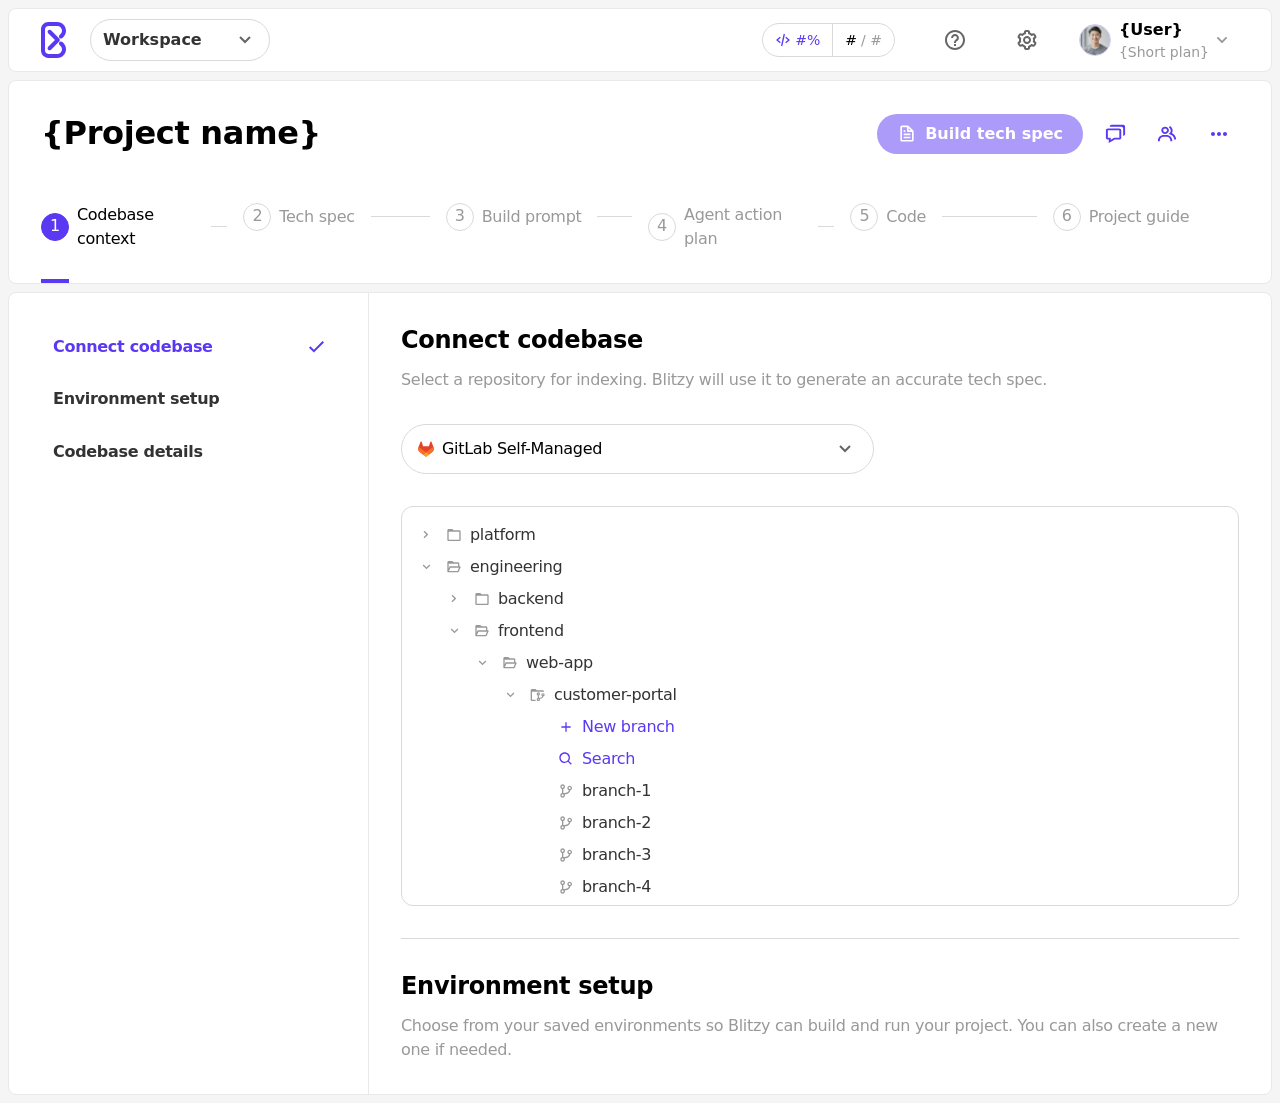
==== commit bb41a4e8: "Fix QA Report 3 findings: persistent sibling rows, keyboard nav, a11y/SEO Resolves the 8 findings fr" ====
--- a/index.html
+++ b/index.html
@@ -4,6 +4,10 @@
   <meta charset="UTF-8">
   <meta name="viewport" content="width=device-width, initial-scale=1.0">
   <title>Connect codebase · Blitzy Platform 2.0</title>
+  <!-- SEO: concise page summary for search engines / link previews. Describes the
+       "Connect codebase" wizard step and its repository branch selector. -->
+  <meta name="description" content="Connect a repository to Blitzy Platform 2.0 and select a branch to index. Browse, paginate, and search your codebase branches to generate an accurate tech spec.">
+
 
   <!-- No-op favicon: the design defines no favicon asset, so this empty data URI
        suppresses the browser's automatic /favicon.ico request and keeps the
@@ -74,8 +78,11 @@
 
       <!-- Account (48966:64361): avatar + name/plan text stack + trailing chevron.
            C2 — a focusable <button> with an accessible name (was a non-focusable
-           <div>). The avatar is decorative here since aria-label names the control. -->
-      <button class="account" type="button" aria-label="Account">
+           <div>). The avatar is decorative here since aria-label names the control.
+           WCAG 2.5.3 (Label in Name): the accessible name INCLUDES the visible
+           text ("{User}", "{Short plan}") so speech-input users can target the
+           control by its visible label; the "Account" prefix supplies role context. -->
+      <button class="account" type="button" aria-label="Account: {User}, {Short plan}">
         <span class="avatar">
           <img src="assets/images/profile-picture.png" alt="" aria-hidden="true" width="32" height="32">
         </span>
--- a/css/tokens.css
+++ b/css/tokens.css
@@ -33,6 +33,11 @@
   --color-border-control: #D9D9D9;  /* control borders, panel border, dividers, inactive step outline */
   --color-text-primary: #333333;    /* branch/folder labels, path text, section-nav default */
   --color-text-strong: #000000;     /* typed search text, active step label, usage value, clear "×" */
+  /* BLITZY [A11Y] #999999 on the #FFFFFF surface computes to ~2.8:1, below the
+     WCAG AA 4.5:1 threshold for normal text. This value is retained deliberately
+     to match the Figma design contract EXACTLY (authoritative per AAP §0.3.2,
+     usage 10). Flagged for designer review — do NOT darken without a corresponding
+     Figma update, per the design-system precedence rule (Figma over WCAG). */
   --color-text-secondary: #999999;  /* placeholder, empty-state text, inactive step, git-branch icon, "/ total" */
   --color-icon-medium: #666666;     /* help / settings icons */
   --color-avatar-stroke: #D4CBFC;   /* 0.5px avatar ring */
